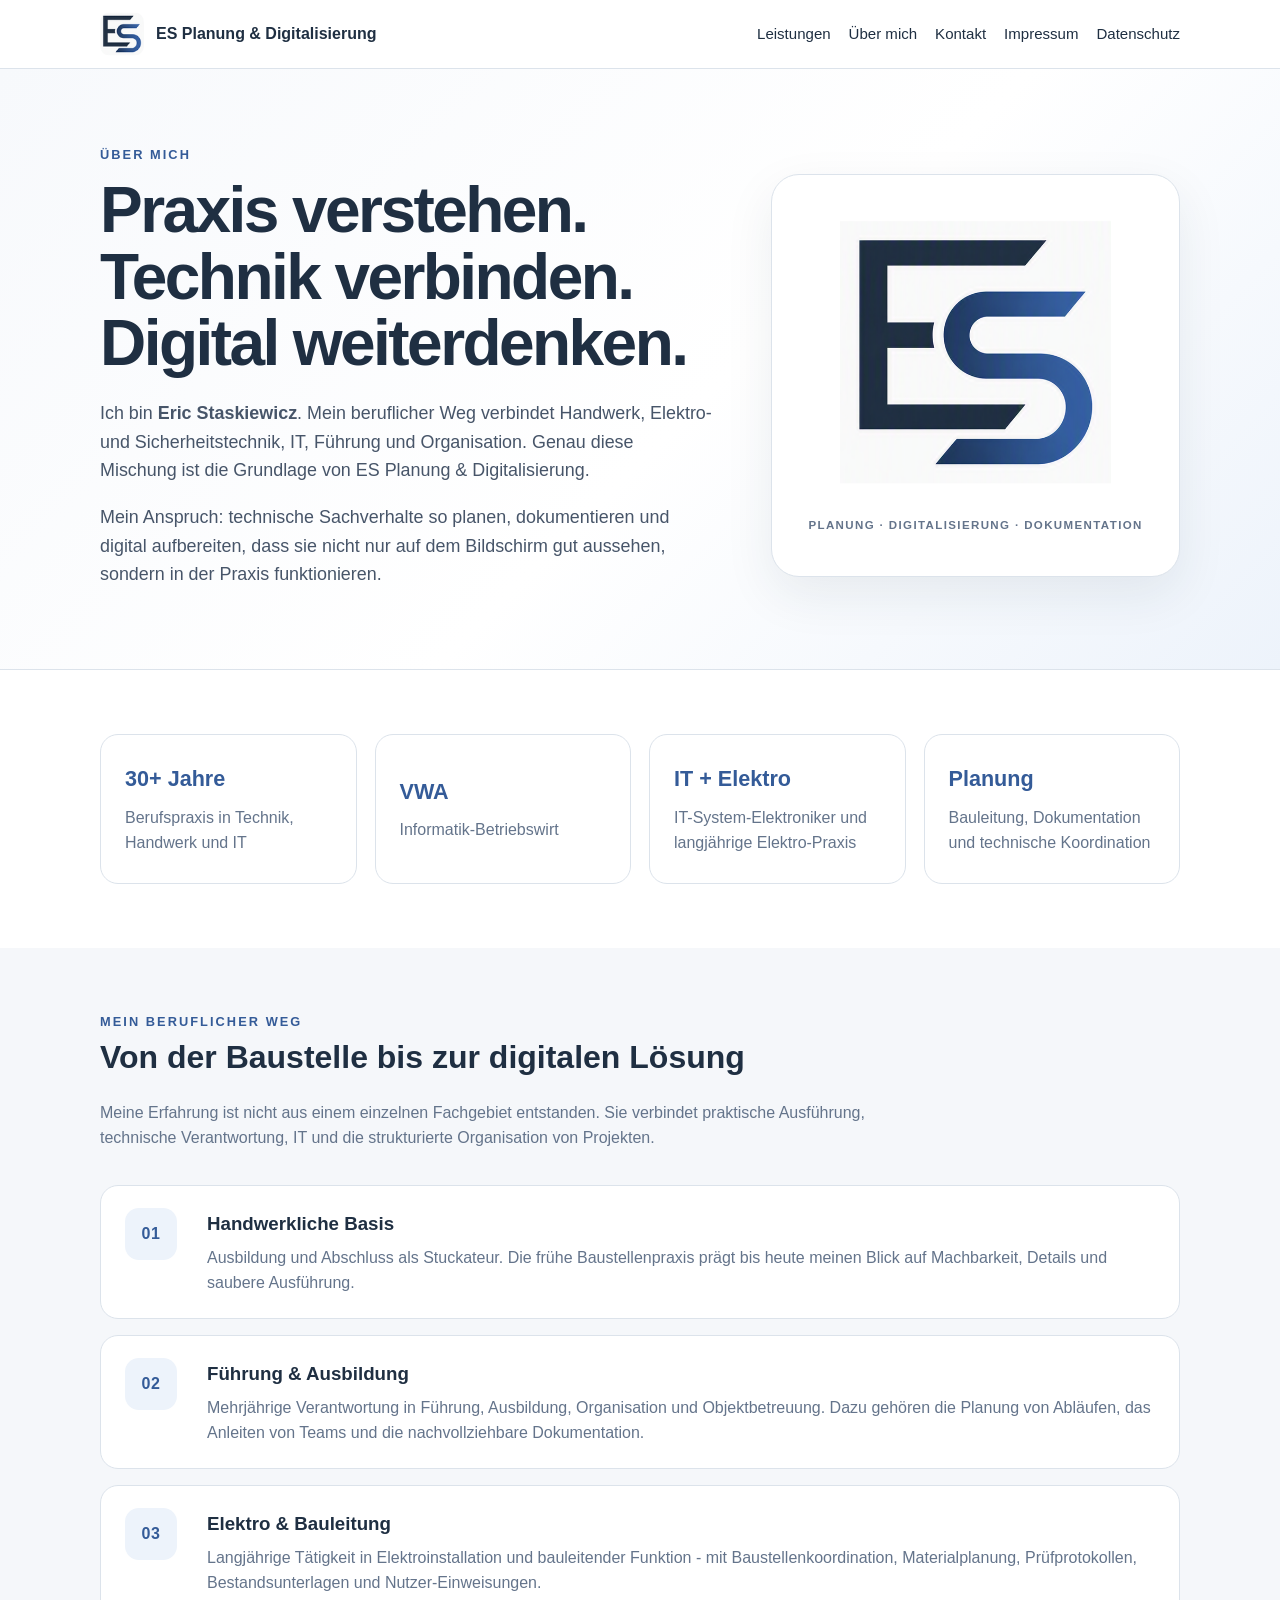
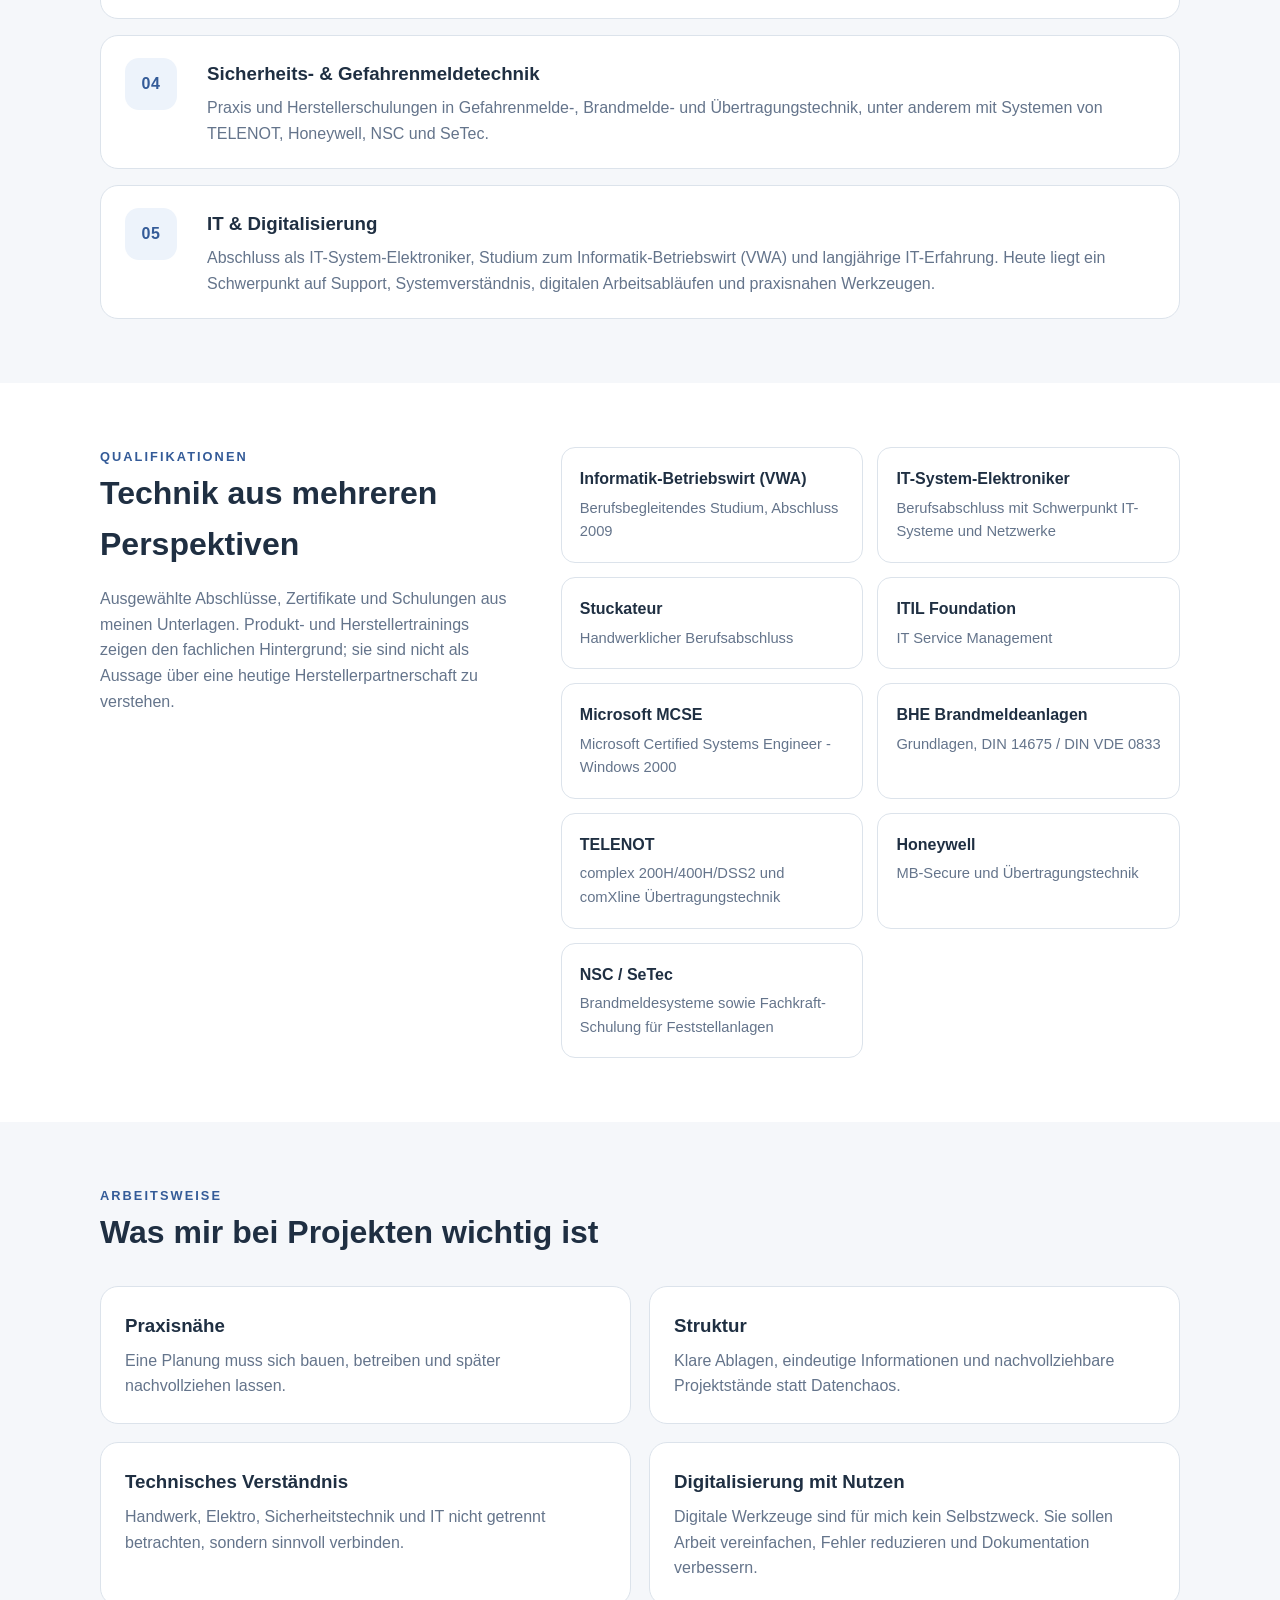
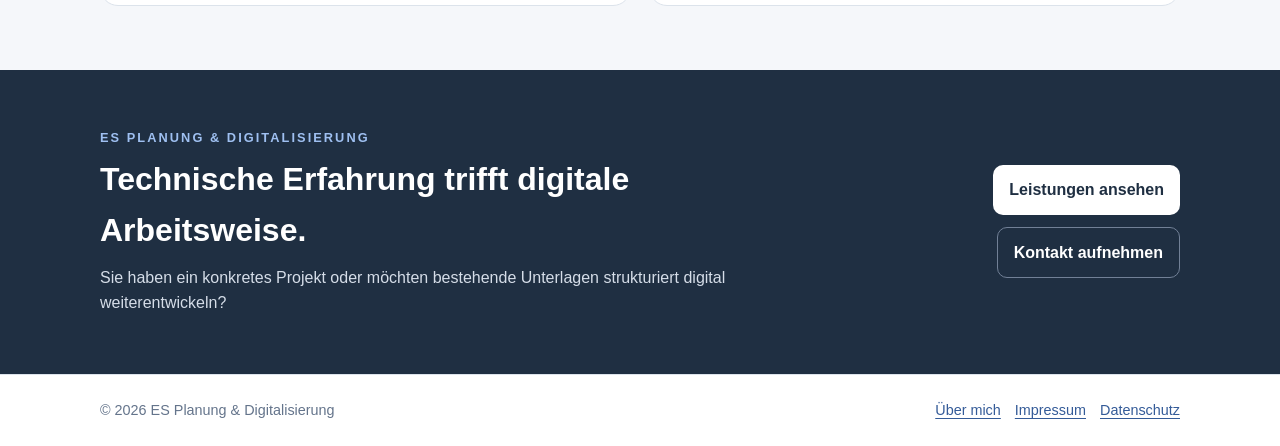
==== about.html @ 48c63667 "Add files via upload" ====
<!doctype html>
<html lang="de">
<head>
  <meta charset="utf-8">
  <meta name="viewport" content="width=device-width,initial-scale=1">
  <meta name="robots" content="noindex,nofollow">
  <link rel="icon" href="assets/favicon.ico">
  <link rel="stylesheet" href="styles.css">
  <title>Über mich | ES Planung &amp; Digitalisierung</title>
  <meta name="description" content="Eric Staskiewicz - beruflicher Hintergrund zwischen Handwerk, Elektro- und Sicherheitstechnik, IT, Planung und Digitalisierung.">
  <meta property="og:title" content="Über mich | ES Planung & Digitalisierung">
  <meta property="og:image" content="assets/social-preview-1200x630.png">
</head>
<body>
<header class="top">
  <div class="wrap nav">
    <a class="brand" href="index.html"><img src="assets/logo-mark-64.png" alt="ES Logo"><span>ES Planung &amp; Digitalisierung</span></a>
    <nav class="navlinks" aria-label="Hauptnavigation">
      <a href="index.html#leistungen">Leistungen</a>
      <a href="about.html" aria-current="page">Über mich</a>
      <a href="index.html#kontakt">Kontakt</a>
      <a href="impressum.html">Impressum</a>
      <a href="datenschutz.html">Datenschutz</a>
    </nav>
  </div>
</header>

<main>
  <section class="about-hero">
    <div class="wrap about-hero-grid">
      <div>
        <div class="kicker">Über mich</div>
        <h1>Praxis verstehen.<br>Technik verbinden.<br>Digital weiterdenken.</h1>
        <p class="about-intro">Ich bin <strong>Eric Staskiewicz</strong>. Mein beruflicher Weg verbindet Handwerk, Elektro- und Sicherheitstechnik, IT, Führung und Organisation. Genau diese Mischung ist die Grundlage von ES Planung &amp; Digitalisierung.</p>
        <p class="about-intro">Mein Anspruch: technische Sachverhalte so planen, dokumentieren und digital aufbereiten, dass sie nicht nur auf dem Bildschirm gut aussehen, sondern in der Praxis funktionieren.</p>
      </div>
      <aside class="about-mark" aria-label="ES Planung und Digitalisierung">
        <img src="assets/logo-mark-512.png" alt="ES Monogramm">
        <div class="about-mark-text">Planung · Digitalisierung · Dokumentation</div>
      </aside>
    </div>
  </section>

  <section class="section">
    <div class="wrap">
      <div class="facts-grid" aria-label="Berufliches Profil">
        <div class="fact"><strong>30+ Jahre</strong><span>Berufspraxis in Technik, Handwerk und IT</span></div>
        <div class="fact"><strong>VWA</strong><span>Informatik-Betriebswirt</span></div>
        <div class="fact"><strong>IT + Elektro</strong><span>IT-System-Elektroniker und langjährige Elektro-Praxis</span></div>
        <div class="fact"><strong>Planung</strong><span>Bauleitung, Dokumentation und technische Koordination</span></div>
      </div>
    </div>
  </section>

  <section class="section about-soft">
    <div class="wrap">
      <div class="kicker">Mein beruflicher Weg</div>
      <h2>Von der Baustelle bis zur digitalen Lösung</h2>
      <p class="lead">Meine Erfahrung ist nicht aus einem einzelnen Fachgebiet entstanden. Sie verbindet praktische Ausführung, technische Verantwortung, IT und die strukturierte Organisation von Projekten.</p>

      <div class="journey">
        <article class="journey-item">
          <div class="journey-icon">01</div>
          <div><h3>Handwerkliche Basis</h3><p>Ausbildung und Abschluss als Stuckateur. Die frühe Baustellenpraxis prägt bis heute meinen Blick auf Machbarkeit, Details und saubere Ausführung.</p></div>
        </article>
        <article class="journey-item">
          <div class="journey-icon">02</div>
          <div><h3>Führung &amp; Ausbildung</h3><p>Mehrjährige Verantwortung in Führung, Ausbildung, Organisation und Objektbetreuung. Dazu gehören die Planung von Abläufen, das Anleiten von Teams und die nachvollziehbare Dokumentation.</p></div>
        </article>
        <article class="journey-item">
          <div class="journey-icon">03</div>
          <div><h3>Elektro &amp; Bauleitung</h3><p>Langjährige Tätigkeit in Elektroinstallation und bauleitender Funktion - mit Baustellenkoordination, Materialplanung, Prüfprotokollen, Bestandsunterlagen und Nutzer-Einweisungen.</p></div>
        </article>
        <article class="journey-item">
          <div class="journey-icon">04</div>
          <div><h3>Sicherheits- &amp; Gefahrenmeldetechnik</h3><p>Praxis und Herstellerschulungen in Gefahrenmelde-, Brandmelde- und Übertragungstechnik, unter anderem mit Systemen von TELENOT, Honeywell, NSC und SeTec.</p></div>
        </article>
        <article class="journey-item">
          <div class="journey-icon">05</div>
          <div><h3>IT &amp; Digitalisierung</h3><p>Abschluss als IT-System-Elektroniker, Studium zum Informatik-Betriebswirt (VWA) und langjährige IT-Erfahrung. Heute liegt ein Schwerpunkt auf Support, Systemverständnis, digitalen Arbeitsabläufen und praxisnahen Werkzeugen.</p></div>
        </article>
      </div>
    </div>
  </section>

  <section class="section">
    <div class="wrap qualification-grid">
      <div>
        <div class="kicker">Qualifikationen</div>
        <h2>Technik aus mehreren Perspektiven</h2>
        <p class="lead">Ausgewählte Abschlüsse, Zertifikate und Schulungen aus meinen Unterlagen. Produkt- und Herstellertrainings zeigen den fachlichen Hintergrund; sie sind nicht als Aussage über eine heutige Herstellerpartnerschaft zu verstehen.</p>
      </div>
      <div class="qualification-list">
        <div class="qualification"><strong>Informatik-Betriebswirt (VWA)</strong><span>Berufsbegleitendes Studium, Abschluss 2009</span></div>
        <div class="qualification"><strong>IT-System-Elektroniker</strong><span>Berufsabschluss mit Schwerpunkt IT-Systeme und Netzwerke</span></div>
        <div class="qualification"><strong>Stuckateur</strong><span>Handwerklicher Berufsabschluss</span></div>
        <div class="qualification"><strong>ITIL Foundation</strong><span>IT Service Management</span></div>
        <div class="qualification"><strong>Microsoft MCSE</strong><span>Microsoft Certified Systems Engineer - Windows 2000</span></div>
        <div class="qualification"><strong>BHE Brandmeldeanlagen</strong><span>Grundlagen, DIN 14675 / DIN VDE 0833</span></div>
        <div class="qualification"><strong>TELENOT</strong><span>complex 200H/400H/DSS2 und comXline Übertragungstechnik</span></div>
        <div class="qualification"><strong>Honeywell</strong><span>MB-Secure und Übertragungstechnik</span></div>
        <div class="qualification"><strong>NSC / SeTec</strong><span>Brandmeldesysteme sowie Fachkraft-Schulung für Feststellanlagen</span></div>
      </div>
    </div>
  </section>

  <section class="section about-soft">
    <div class="wrap">
      <div class="kicker">Arbeitsweise</div>
      <h2>Was mir bei Projekten wichtig ist</h2>
      <div class="values-grid">
        <article class="value-card"><h3>Praxisnähe</h3><p>Eine Planung muss sich bauen, betreiben und später nachvollziehen lassen.</p></article>
        <article class="value-card"><h3>Struktur</h3><p>Klare Ablagen, eindeutige Informationen und nachvollziehbare Projektstände statt Datenchaos.</p></article>
        <article class="value-card"><h3>Technisches Verständnis</h3><p>Handwerk, Elektro, Sicherheitstechnik und IT nicht getrennt betrachten, sondern sinnvoll verbinden.</p></article>
        <article class="value-card"><h3>Digitalisierung mit Nutzen</h3><p>Digitale Werkzeuge sind für mich kein Selbstzweck. Sie sollen Arbeit vereinfachen, Fehler reduzieren und Dokumentation verbessern.</p></article>
      </div>
    </div>
  </section>

  <section class="about-cta">
    <div class="wrap about-cta-inner">
      <div><div class="kicker" style="color:#9fc0f1">ES Planung &amp; Digitalisierung</div><h2>Technische Erfahrung trifft digitale Arbeitsweise.</h2><p>Sie haben ein konkretes Projekt oder möchten bestehende Unterlagen strukturiert digital weiterentwickeln?</p></div>
      <div class="cta-actions"><a class="button button-light" href="index.html#leistungen">Leistungen ansehen</a><a class="button button-outline" href="mailto:info@es-planung-digitalisierung.de">Kontakt aufnehmen</a></div>
    </div>
  </section>
</main>

<footer class="footer">
  <div class="wrap footer-row"><div>© 2026 ES Planung &amp; Digitalisierung</div><div class="footer-links"><a href="about.html">Über mich</a><a href="impressum.html">Impressum</a><a href="datenschutz.html">Datenschutz</a></div></div>
</footer>
</body>
</html>
---- styles.css ----
:root{--ink:#1f2f42;--blue:#345b98;--accent:#3e73be;--muted:#64748b;--line:#dce3eb;--soft:#f5f7fa;--white:#fff;}
*{box-sizing:border-box}html{scroll-behavior:smooth}body{margin:0;font-family:Arial,Helvetica,sans-serif;color:var(--ink);background:#fff;line-height:1.6}a{color:var(--blue);text-decoration-thickness:1px;text-underline-offset:3px}img{max-width:100%;height:auto}.wrap{width:calc(100% - 40px);max-width:1080px;margin:auto}.top{border-bottom:1px solid var(--line);background:rgba(255,255,255,.96);position:sticky;top:0;z-index:20}.nav{display:flex;align-items:center;justify-content:space-between;gap:24px;padding:12px 0}.brand{display:flex;align-items:center;gap:12px;text-decoration:none;color:var(--ink);font-weight:700}.brand img{width:44px;height:44px;border-radius:10px}.navlinks{display:flex;gap:18px;flex-wrap:wrap}.navlinks a{text-decoration:none;color:var(--ink);font-size:.94rem}.hero{padding:72px 0 54px;background:linear-gradient(180deg,#fff 0%,#f7f9fc 100%)}.hero-grid{display:grid;grid-template-columns:1.05fr .95fr;gap:48px;align-items:center}.kicker{text-transform:uppercase;letter-spacing:.16em;color:var(--blue);font-weight:700;font-size:.8rem}.hero h1{font-size:clamp(2.25rem,5vw,4.7rem);line-height:1.03;margin:.18em 0 .35em;letter-spacing:-.035em}.hero p{font-size:1.16rem;color:#475569;max-width:720px}.hero-logo{background:#fff;border:1px solid var(--line);border-radius:24px;padding:34px;box-shadow:0 18px 50px rgba(31,47,66,.07)}.badges{display:flex;gap:10px;flex-wrap:wrap;margin-top:24px}.badge{border:1px solid var(--line);background:#fff;border-radius:999px;padding:8px 12px;font-size:.9rem}.section{padding:64px 0}.section h2{font-size:2rem;margin:0 0 10px}.lead{color:#64748b;max-width:780px}.cards{display:grid;grid-template-columns:repeat(3,1fr);gap:20px;margin-top:30px}.card{border:1px solid var(--line);border-radius:18px;padding:26px;background:#fff}.card h3{margin:0 0 8px}.card p{margin:0;color:#64748b}.note{background:var(--soft);border-left:4px solid var(--accent);padding:18px 20px;border-radius:12px;margin-top:26px}.contact{background:#1f2f42;color:#fff}.contact a{color:#d7e5ff}.contact .lead{color:#d5dde8}.contact-grid{display:grid;grid-template-columns:1fr 1fr;gap:30px}.legal{padding:48px 0}.legal h1{font-size:2.3rem}.legal h2{margin-top:34px}.legal p,.legal li{color:#475569}.placeholder{background:#fff5d9;border:1px solid #f0cc75;padding:12px 14px;border-radius:10px}.footer{border-top:1px solid var(--line);padding:24px 0;color:#64748b;font-size:.9rem}.footer-row{display:flex;justify-content:space-between;gap:20px;flex-wrap:wrap}.footer-links{display:flex;gap:14px;flex-wrap:wrap}.build{font-size:.82rem;color:#7c8798}@media(max-width:800px){.hero-grid,.contact-grid{grid-template-columns:1fr}.hero{padding-top:48px}.cards{grid-template-columns:1fr}.nav{align-items:flex-start}.navlinks{justify-content:flex-end}.hero-logo{order:-1;max-width:520px}}@media(max-width:540px){.wrap{width:calc(100% - 24px);max-width:1080px}.navlinks{display:none}.hero h1{font-size:2.55rem}.section{padding:46px 0}}

/* About me */
.about-hero{padding:76px 0 62px;background:linear-gradient(135deg,#f7f9fc 0%,#fff 55%,#edf3fb 100%);border-bottom:1px solid var(--line)}
.about-hero-grid{display:grid;grid-template-columns:1.2fr .8fr;gap:58px;align-items:center}
.about-hero h1{font-size:clamp(2.35rem,5vw,4.6rem);line-height:1.04;margin:.18em 0 .35em;letter-spacing:-.04em}
.about-intro{font-size:1.12rem;color:#475569;max-width:760px}
.about-mark{background:#fff;border:1px solid var(--line);border-radius:28px;padding:42px 34px;text-align:center;box-shadow:0 18px 50px rgba(31,47,66,.08)}
.about-mark img{width:80%;max-width:300px}
.about-mark-text{margin-top:20px;text-transform:uppercase;letter-spacing:.12em;font-size:.72rem;color:var(--muted);font-weight:700}
.facts-grid{display:grid;grid-template-columns:repeat(4,1fr);gap:18px}
.fact{border:1px solid var(--line);border-radius:18px;padding:24px;background:#fff;min-height:150px;display:flex;flex-direction:column;justify-content:center}
.fact strong{font-size:1.35rem;color:var(--blue);margin-bottom:8px}.fact span{color:var(--muted)}
.about-soft{background:var(--soft)}
.journey{margin-top:34px;display:grid;gap:16px}
.journey-item{display:grid;grid-template-columns:62px 1fr;gap:20px;align-items:start;background:#fff;border:1px solid var(--line);border-radius:18px;padding:22px 24px}
.journey-icon{width:52px;height:52px;border-radius:14px;background:#edf3fb;color:var(--blue);display:grid;place-items:center;font-weight:800;letter-spacing:.04em}
.journey-item h3{margin:1px 0 6px}.journey-item p{margin:0;color:var(--muted)}
.qualification-grid{display:grid;grid-template-columns:.8fr 1.2fr;gap:48px;align-items:start}
.qualification-list{display:grid;grid-template-columns:1fr 1fr;gap:14px}
.qualification{border:1px solid var(--line);border-radius:14px;padding:18px;background:#fff;display:flex;flex-direction:column;gap:5px}
.qualification strong{color:var(--ink)}.qualification span{font-size:.92rem;color:var(--muted)}
.values-grid{display:grid;grid-template-columns:repeat(2,1fr);gap:18px;margin-top:28px}
.value-card{background:#fff;border:1px solid var(--line);border-radius:18px;padding:24px}.value-card h3{margin:0 0 7px}.value-card p{margin:0;color:var(--muted)}
.about-cta{background:var(--ink);color:#fff;padding:58px 0}
.about-cta-inner{display:grid;grid-template-columns:1.3fr .7fr;gap:32px;align-items:center}.about-cta h2{font-size:2rem;margin:6px 0 8px}.about-cta p{color:#d5dde8;margin:0}
.cta-actions{display:flex;gap:12px;justify-content:flex-end;flex-wrap:wrap}.button{display:inline-block;padding:12px 16px;border-radius:10px;text-decoration:none;font-weight:700}.button-light{background:#fff;color:var(--ink)}.button-outline{border:1px solid #718096;color:#fff}
@media(max-width:900px){.about-hero-grid,.qualification-grid,.about-cta-inner{grid-template-columns:1fr}.facts-grid{grid-template-columns:1fr 1fr}.cta-actions{justify-content:flex-start}.about-mark{max-width:540px}}
@media(max-width:620px){.facts-grid,.qualification-list,.values-grid{grid-template-columns:1fr}.journey-item{grid-template-columns:50px 1fr;padding:18px}.journey-icon{width:44px;height:44px}.about-hero{padding-top:48px}.about-mark{padding:28px 20px}}
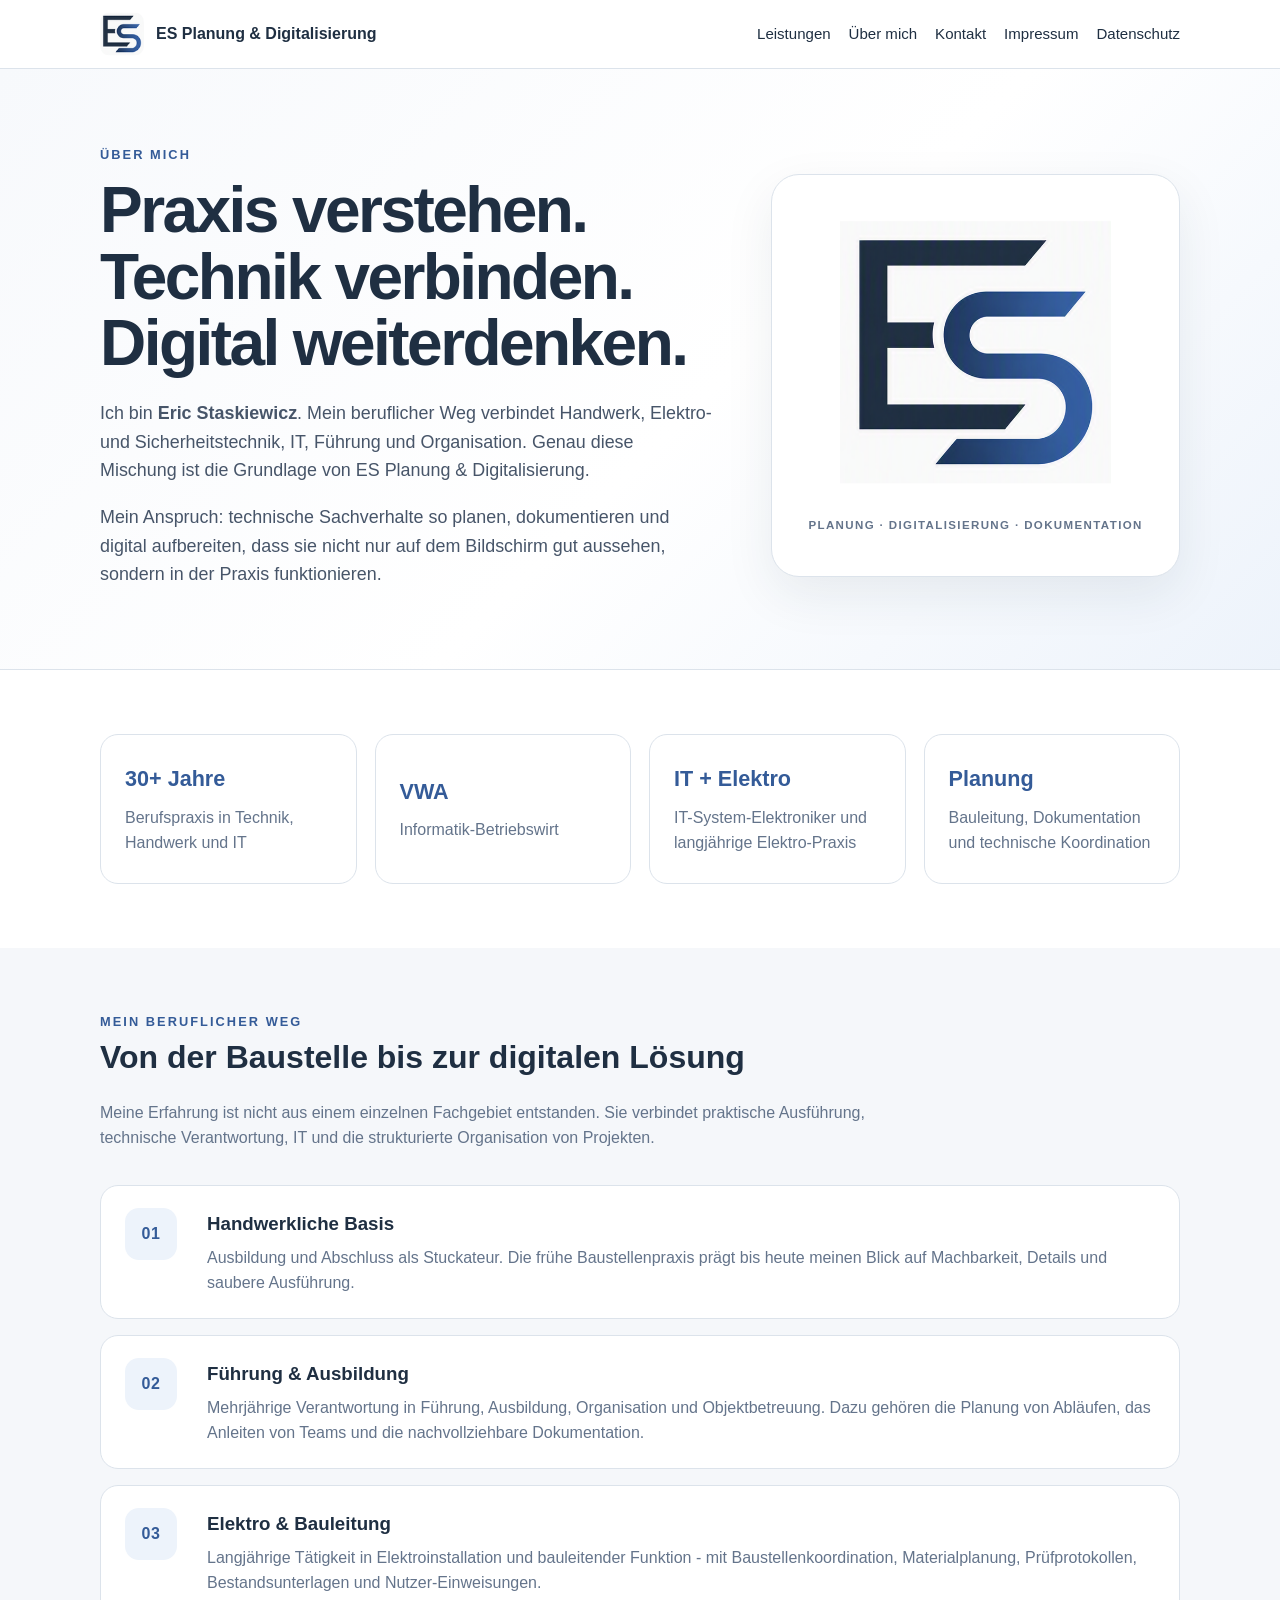
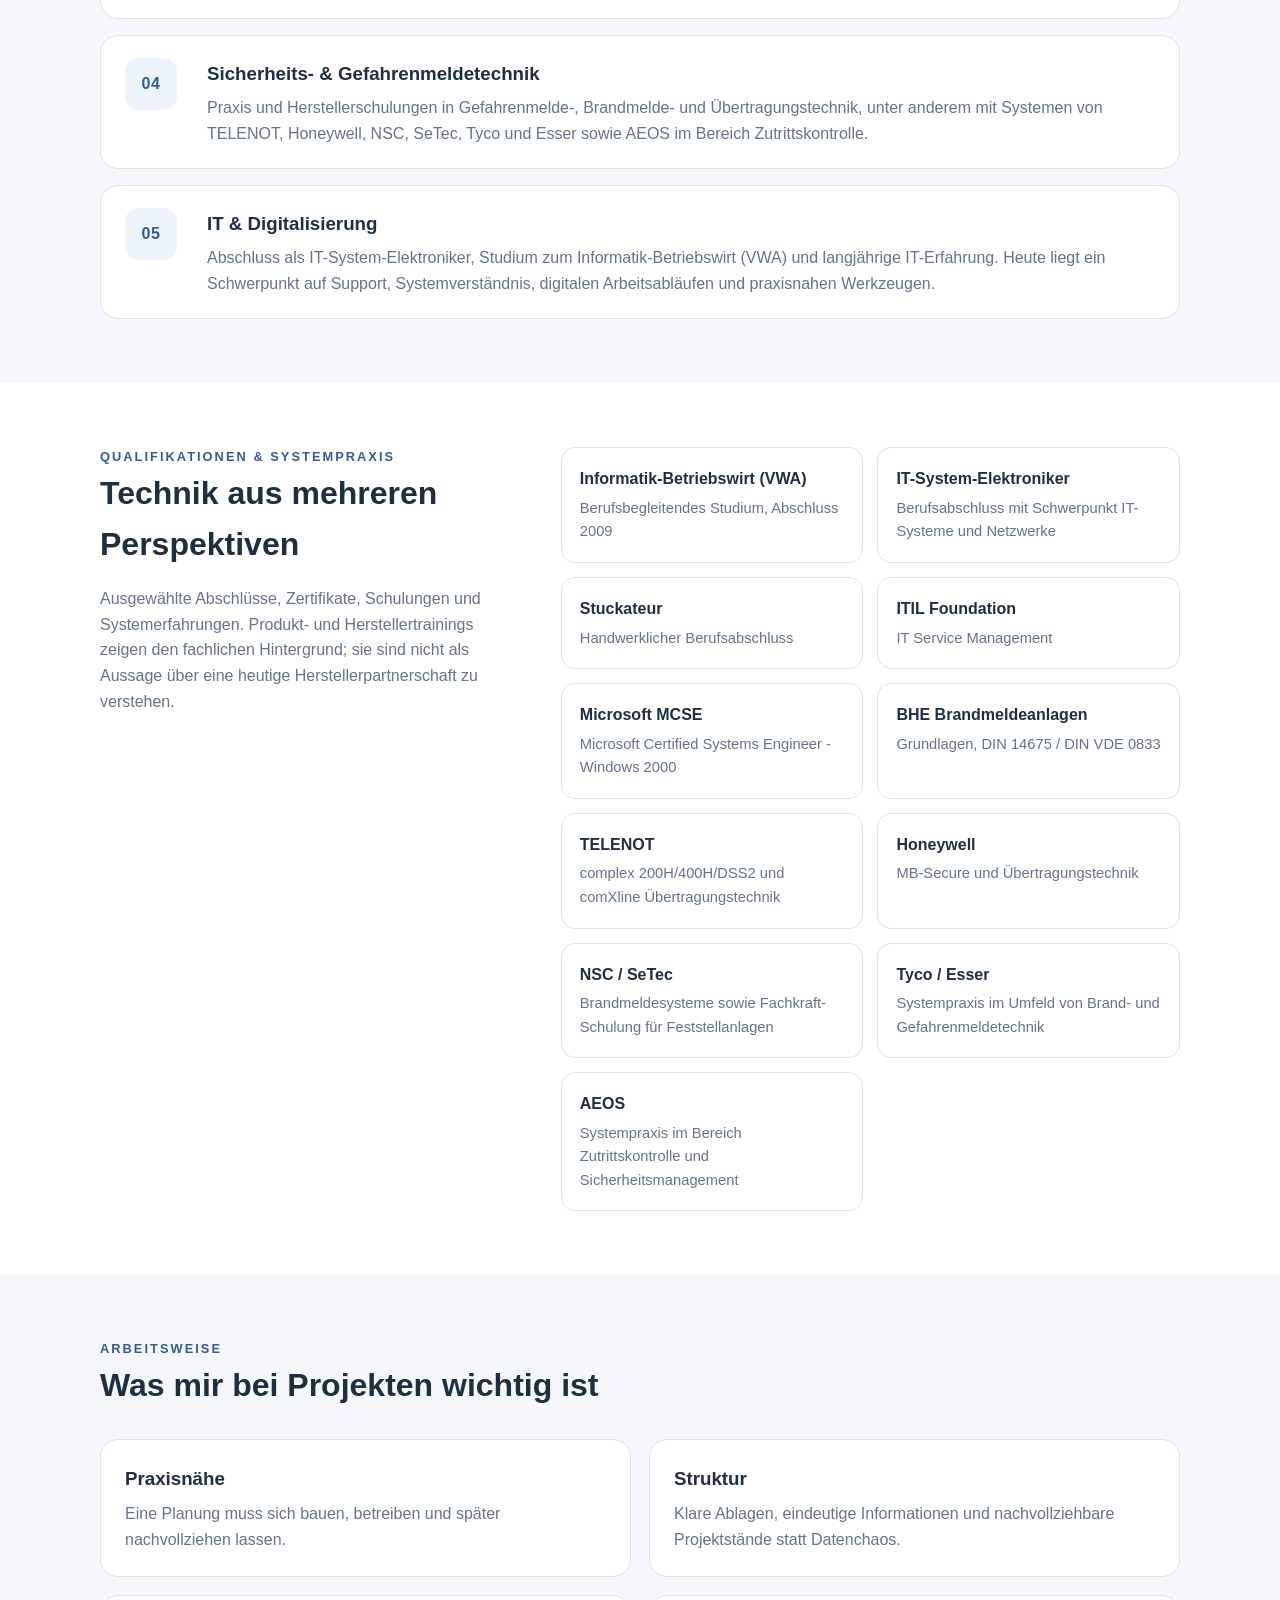
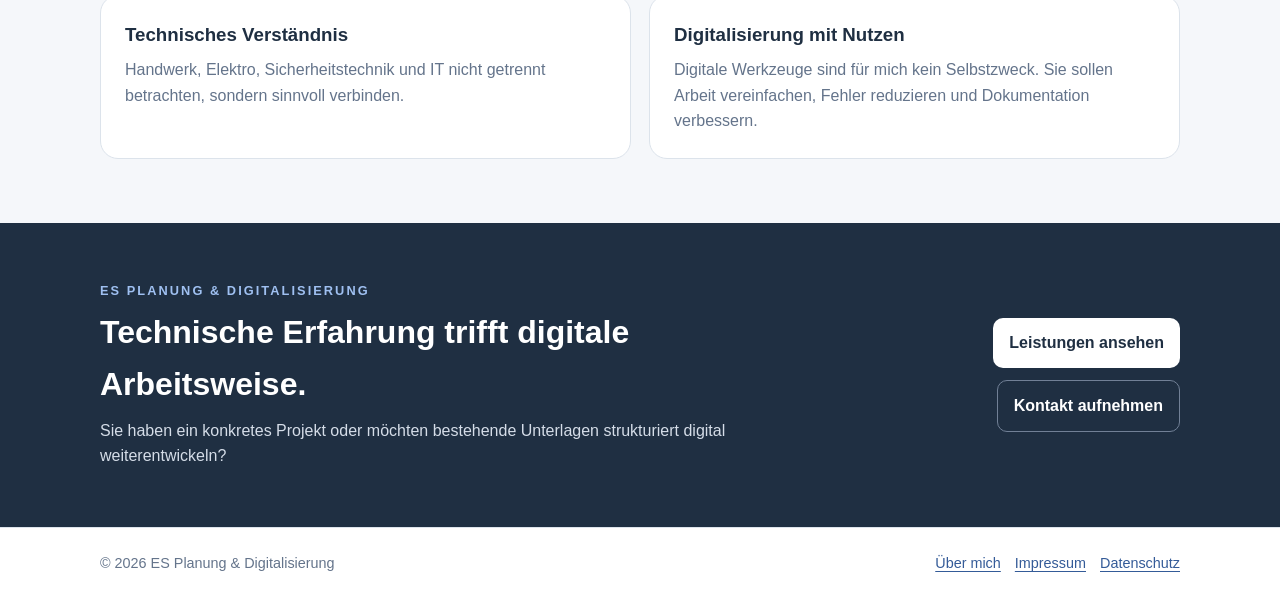
==== commit e44fa6dd: "Add files via upload" ====
--- a/about.html
+++ b/about.html
@@ -73,7 +73,7 @@
         </article>
         <article class="journey-item">
           <div class="journey-icon">04</div>
-          <div><h3>Sicherheits- &amp; Gefahrenmeldetechnik</h3><p>Praxis und Herstellerschulungen in Gefahrenmelde-, Brandmelde- und Übertragungstechnik, unter anderem mit Systemen von TELENOT, Honeywell, NSC und SeTec.</p></div>
+          <div><h3>Sicherheits- &amp; Gefahrenmeldetechnik</h3><p>Praxis und Herstellerschulungen in Gefahrenmelde-, Brandmelde- und Übertragungstechnik, unter anderem mit Systemen von TELENOT, Honeywell, NSC, SeTec, Tyco und Esser sowie AEOS im Bereich Zutrittskontrolle.</p></div>
         </article>
         <article class="journey-item">
           <div class="journey-icon">05</div>
@@ -86,9 +86,9 @@
   <section class="section">
     <div class="wrap qualification-grid">
       <div>
-        <div class="kicker">Qualifikationen</div>
+        <div class="kicker">Qualifikationen &amp; Systempraxis</div>
         <h2>Technik aus mehreren Perspektiven</h2>
-        <p class="lead">Ausgewählte Abschlüsse, Zertifikate und Schulungen aus meinen Unterlagen. Produkt- und Herstellertrainings zeigen den fachlichen Hintergrund; sie sind nicht als Aussage über eine heutige Herstellerpartnerschaft zu verstehen.</p>
+        <p class="lead">Ausgewählte Abschlüsse, Zertifikate, Schulungen und Systemerfahrungen. Produkt- und Herstellertrainings zeigen den fachlichen Hintergrund; sie sind nicht als Aussage über eine heutige Herstellerpartnerschaft zu verstehen.</p>
       </div>
       <div class="qualification-list">
         <div class="qualification"><strong>Informatik-Betriebswirt (VWA)</strong><span>Berufsbegleitendes Studium, Abschluss 2009</span></div>
@@ -100,6 +100,8 @@
         <div class="qualification"><strong>TELENOT</strong><span>complex 200H/400H/DSS2 und comXline Übertragungstechnik</span></div>
         <div class="qualification"><strong>Honeywell</strong><span>MB-Secure und Übertragungstechnik</span></div>
         <div class="qualification"><strong>NSC / SeTec</strong><span>Brandmeldesysteme sowie Fachkraft-Schulung für Feststellanlagen</span></div>
+        <div class="qualification"><strong>Tyco / Esser</strong><span>Systempraxis im Umfeld von Brand- und Gefahrenmeldetechnik</span></div>
+        <div class="qualification"><strong>AEOS</strong><span>Systempraxis im Bereich Zutrittskontrolle und Sicherheitsmanagement</span></div>
       </div>
     </div>
   </section>
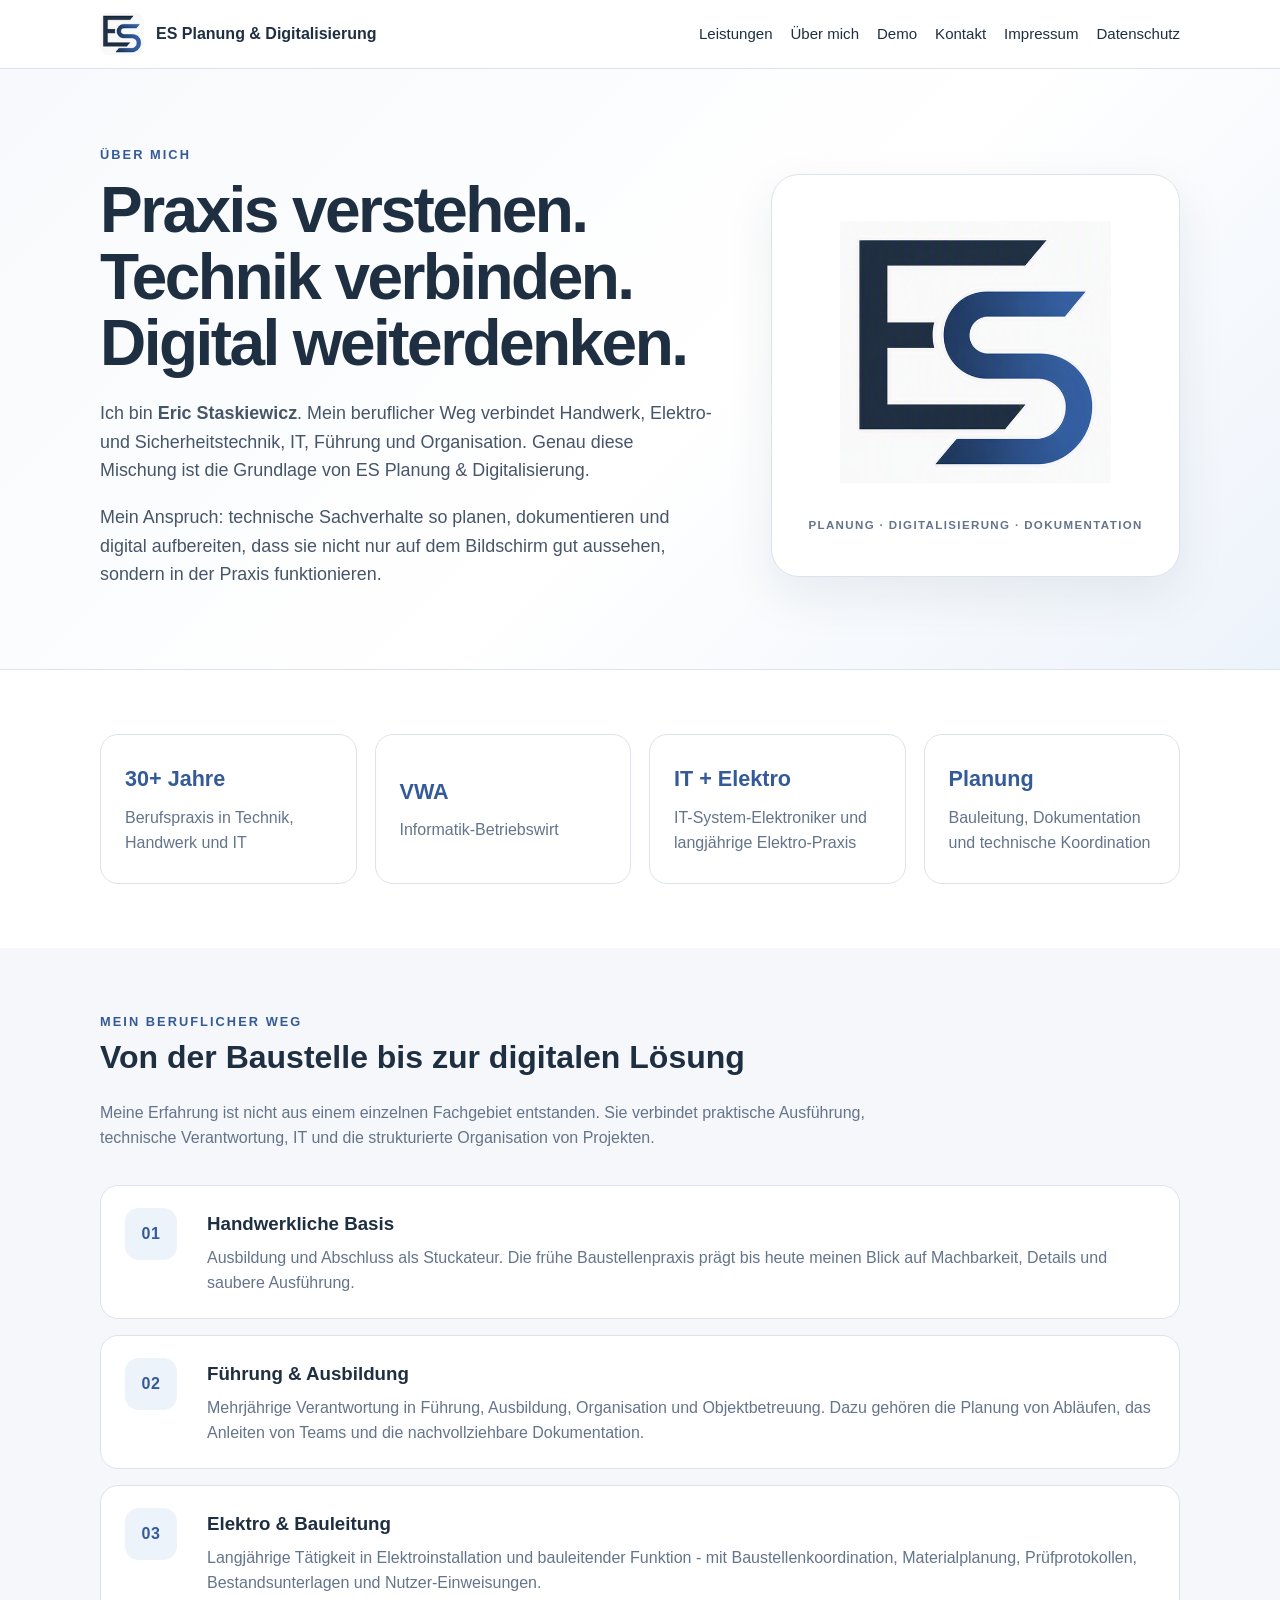
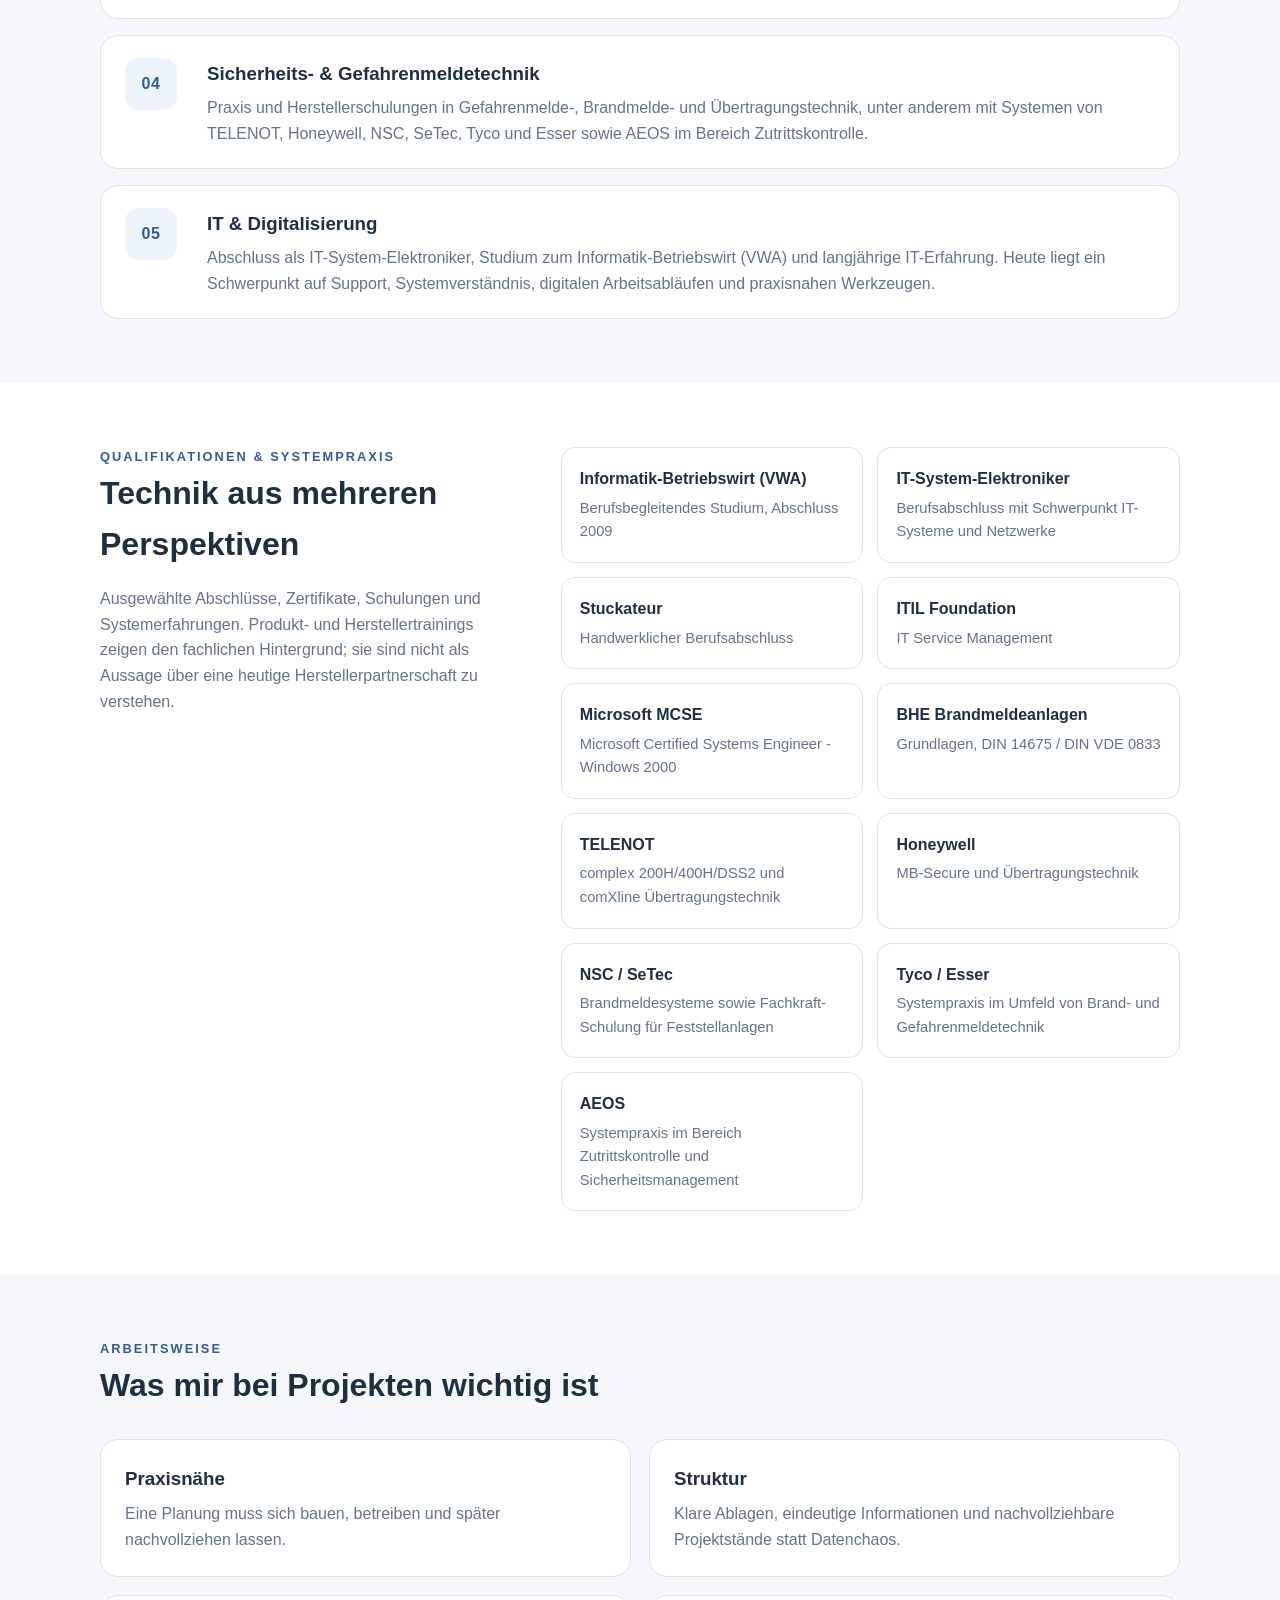
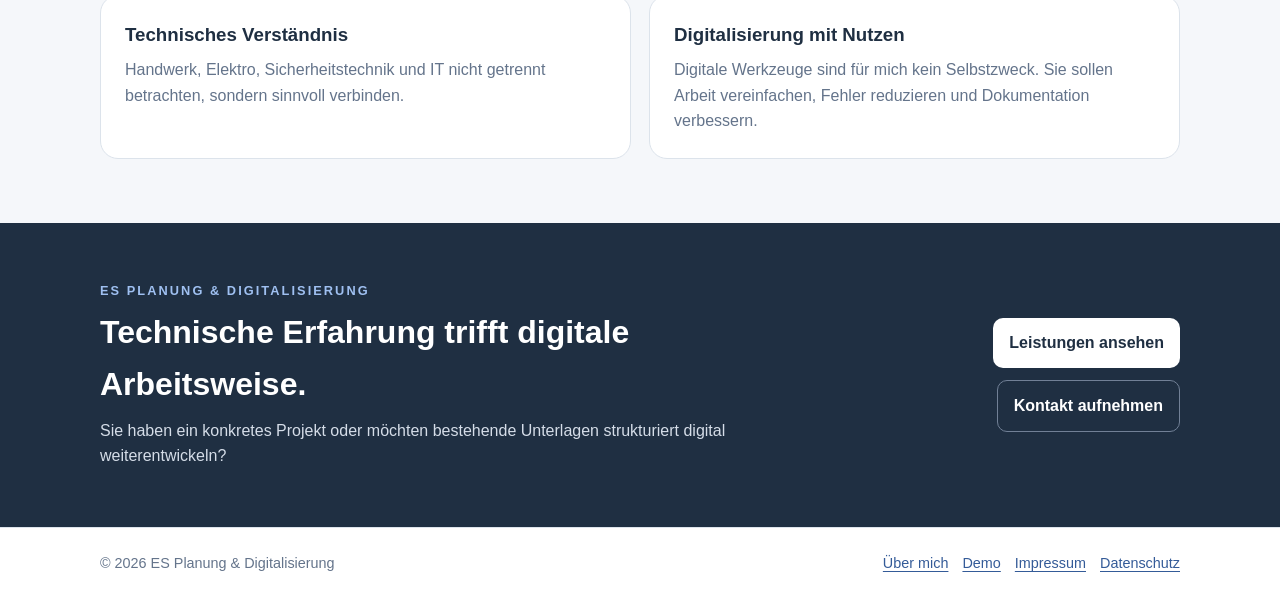
==== commit d93d91d4: "Add files via upload" ====
--- a/about.html
+++ b/about.html
@@ -18,6 +18,7 @@
     <nav class="navlinks" aria-label="Hauptnavigation">
       <a href="index.html#leistungen">Leistungen</a>
       <a href="about.html" aria-current="page">Über mich</a>
+      <a href="demo.html">Demo</a>
       <a href="index.html#kontakt">Kontakt</a>
       <a href="impressum.html">Impressum</a>
       <a href="datenschutz.html">Datenschutz</a>
@@ -128,7 +129,7 @@
 </main>
 
 <footer class="footer">
-  <div class="wrap footer-row"><div>© 2026 ES Planung &amp; Digitalisierung</div><div class="footer-links"><a href="about.html">Über mich</a><a href="impressum.html">Impressum</a><a href="datenschutz.html">Datenschutz</a></div></div>
+  <div class="wrap footer-row"><div>© 2026 ES Planung &amp; Digitalisierung</div><div class="footer-links"><a href="about.html">Über mich</a><a href="demo.html">Demo</a><a href="impressum.html">Impressum</a><a href="datenschutz.html">Datenschutz</a></div></div>
 </footer>
 </body>
 </html>
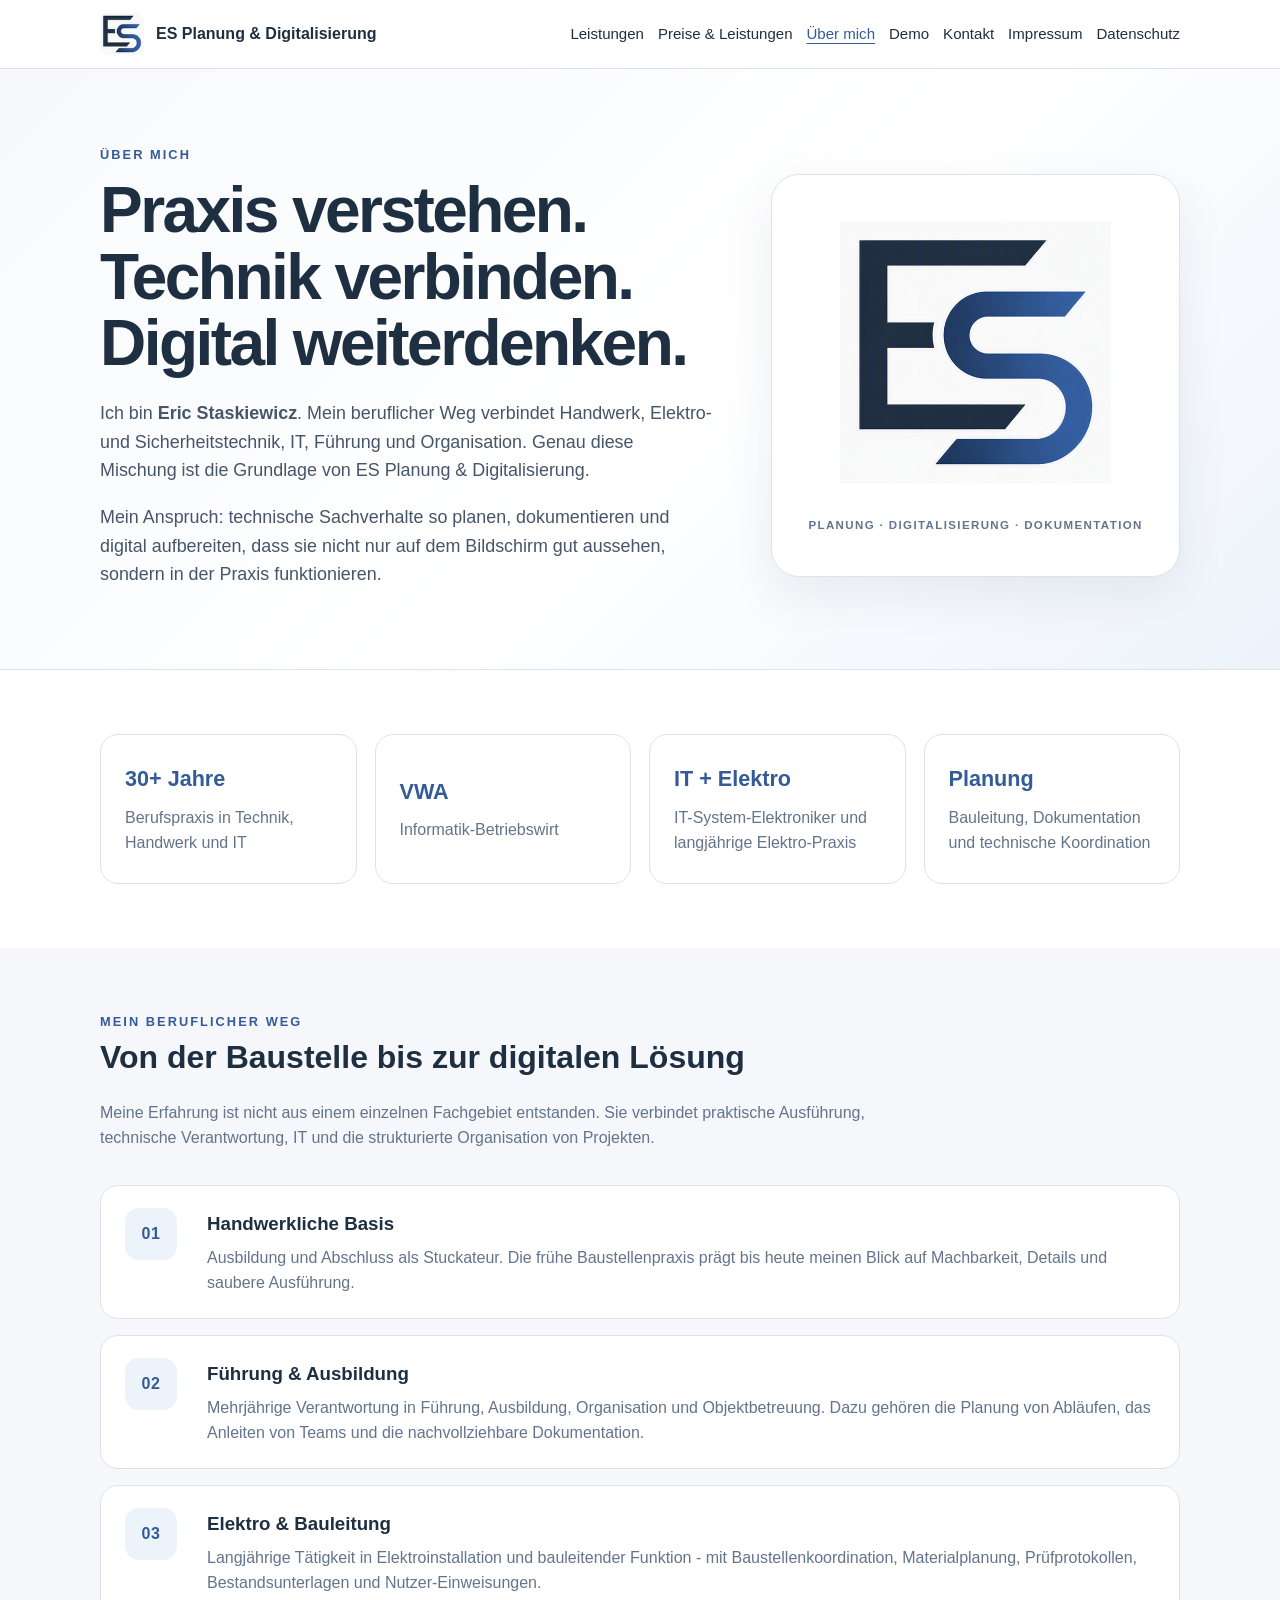
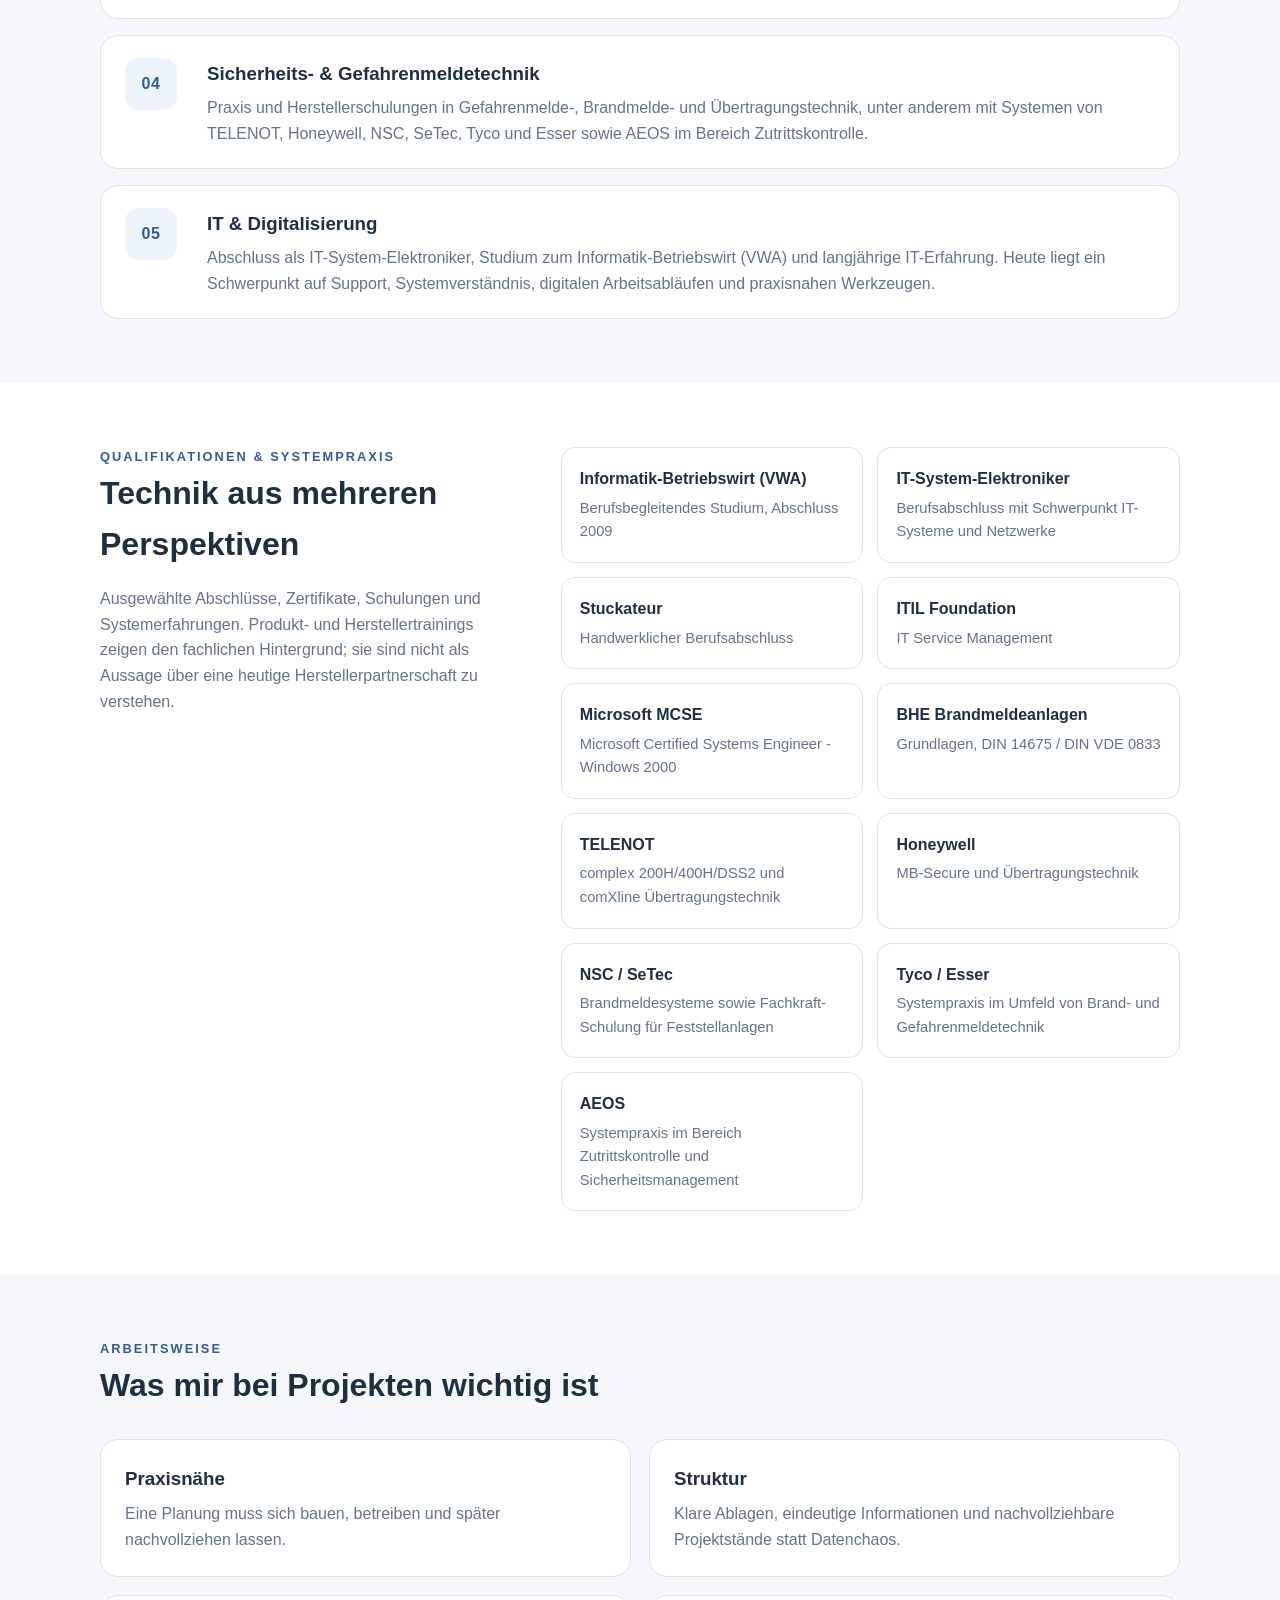
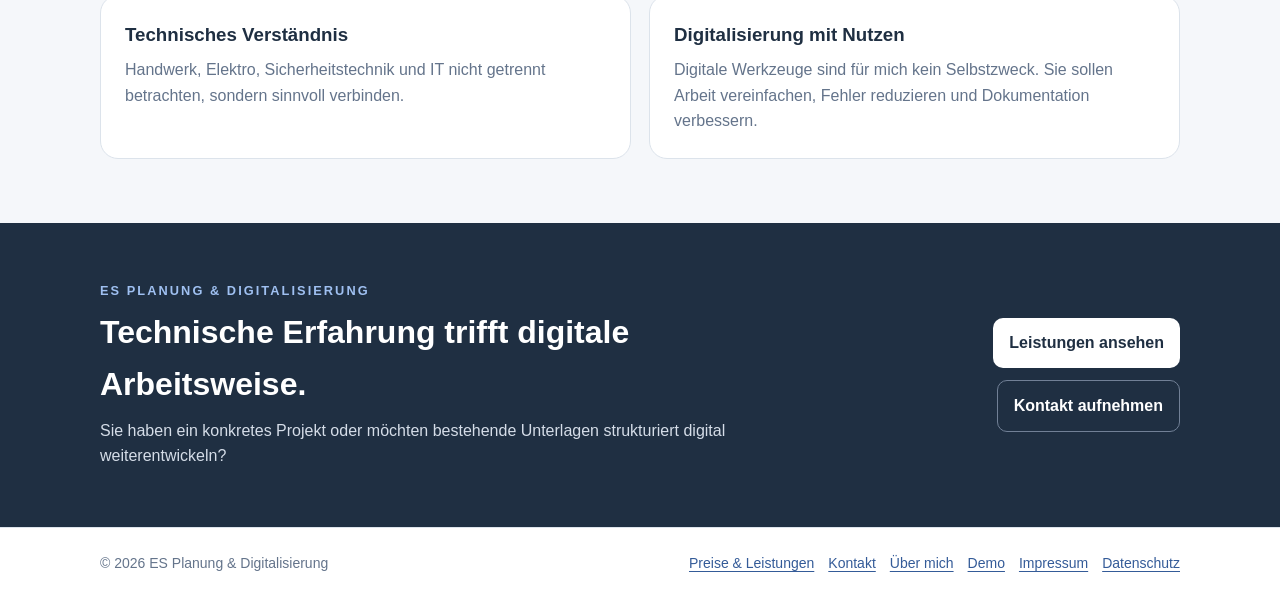
==== commit 5c370523: "Integrate approved pricing page and responsive navigation across all pages" ====
--- a/about.html
+++ b/about.html
@@ -10,13 +10,16 @@
   <meta name="description" content="Eric Staskiewicz - beruflicher Hintergrund zwischen Handwerk, Elektro- und Sicherheitstechnik, IT, Planung und Digitalisierung.">
   <meta property="og:title" content="Über mich | ES Planung & Digitalisierung">
   <meta property="og:image" content="assets/social-preview-1200x630.png">
+<link rel="stylesheet" href="navigation.css">
+<script src="navigation.js" defer></script>
 </head>
 <body>
-<header class="top">
+<header class="top site-header">
   <div class="wrap nav">
     <a class="brand" href="index.html"><img src="assets/logo-mark-64.png" alt="ES Logo"><span>ES Planung &amp; Digitalisierung</span></a>
-    <nav class="navlinks" aria-label="Hauptnavigation">
-      <a href="index.html#leistungen">Leistungen</a>
+    <button class="menu-toggle" type="button" aria-expanded="false" aria-controls="site-navigation">Menü</button>
+<nav class="navlinks" id="site-navigation" aria-label="Hauptnavigation">
+      <a href="index.html#leistungen">Leistungen</a><a href="preise.html">Preise &amp; Leistungen</a>
       <a href="about.html" aria-current="page">Über mich</a>
       <a href="demo.html">Demo</a>
       <a href="index.html#kontakt">Kontakt</a>
@@ -128,8 +131,8 @@
   </section>
 </main>
 
-<footer class="footer">
-  <div class="wrap footer-row"><div>© 2026 ES Planung &amp; Digitalisierung</div><div class="footer-links"><a href="about.html">Über mich</a><a href="demo.html">Demo</a><a href="impressum.html">Impressum</a><a href="datenschutz.html">Datenschutz</a></div></div>
+<footer class="footer site-footer">
+  <div class="wrap footer-row"><div>© 2026 ES Planung &amp; Digitalisierung</div><div class="footer-links"><a href="preise.html">Preise &amp; Leistungen</a><a href="index.html#kontakt">Kontakt</a><a href="about.html">Über mich</a><a href="demo.html">Demo</a><a href="impressum.html">Impressum</a><a href="datenschutz.html">Datenschutz</a></div></div>
 </footer>
 </body>
 </html>
--- a/navigation.css
+++ b/navigation.css
@@ -0,0 +1,44 @@
+/* Shared navigation, including the standalone 3D demo. */
+.site-header { position: sticky; top: 0; z-index: 100; background: #fff; border-bottom: 1px solid #dce3eb; color: #1f2f42; font: 16px/1.6 Arial, Helvetica, sans-serif; }
+.site-header .nav { width: calc(100% - 40px); max-width: 1080px; margin: auto; display: flex; align-items: center; justify-content: space-between; gap: 24px; padding: 12px 0; }
+.site-header .brand { display: flex; align-items: center; gap: 12px; min-width: 0; color: #1f2f42; font-weight: 700; text-decoration: none; }
+.site-header .brand img { width: 44px; height: 44px; border-radius: 10px; flex-shrink: 0; }
+.site-header .navlinks { display: flex; align-items: center; gap: 14px; flex-wrap: wrap; }
+.site-header .navlinks a { color: #1f2f42; text-decoration: none; font-size: .94rem; }
+.site-header .navlinks a:hover, .site-header .navlinks a[aria-current="page"] { color: #345b98; text-decoration: underline; text-underline-offset: 4px; }
+.site-header .menu-toggle { display: none; font: inherit; color: #1f2f42; background: #fff; border: 1px solid #dce3eb; border-radius: 10px; padding: 8px 12px; min-height: 44px; cursor: pointer; }
+.site-header a:focus-visible, .site-header button:focus-visible, .site-footer a:focus-visible { outline: 3px solid #3e73be; outline-offset: 3px; }
+.site-footer { background: #fff; color: #64748b; border-top: 1px solid #dce3eb; padding: 24px 0; font: 14px/1.6 Arial, Helvetica, sans-serif; }
+.site-footer .footer-row { width: calc(100% - 40px); max-width: 1080px; margin: auto; display: flex; justify-content: space-between; gap: 20px; flex-wrap: wrap; }
+.site-footer .footer-links { display: flex; gap: 14px; flex-wrap: wrap; }
+.site-footer a { color: #345b98; text-underline-offset: 3px; }
+html { scroll-padding-top: 110px; }
+body:not(.site-demo) main { overflow-wrap: anywhere; }
+@media (max-width: 1100px) {
+  .site-header .nav { flex-wrap: wrap; gap: 10px; }
+  .site-header .brand { flex: 1; }
+  .site-header .menu-toggle { display: block; }
+  .site-header .navlinks { display: none; width: 100%; flex-direction: column; align-items: stretch; gap: 0; max-height: 65vh; overflow-y: auto; }
+  .site-header .navlinks.is-open { display: flex; }
+  .site-header .navlinks a { padding: 10px 12px; min-height: 44px; }
+}
+@media (max-width: 540px) {
+  .site-header .nav, .site-footer .footer-row { width: calc(100% - 24px); }
+  .site-header .brand { font-size: .85rem; gap: 8px; }
+}
+/* The demo retains its own canvas, toolbar and panel styles. */
+.site-demo .site-header { position: fixed; left: 0; right: 0; }
+.site-demo .site-footer { position: fixed; bottom: 0; left: 0; right: 0; z-index: 30; padding: 8px 0; }
+.site-demo #top { top: 86px; }
+.site-demo #side { top: 86px; bottom: 94px; }
+.site-demo #legend { bottom: 100px; }
+.site-demo #walkHud { bottom: 100px; }
+@media (max-width: 850px) {
+  .site-demo #top { right: 12px; }
+  .site-demo #side { top: 190px; width: min(280px, calc(100vw - 24px)); bottom: 130px; }
+  .site-demo #legend { display: none; }
+  .site-demo #walkHud { bottom: 130px; }
+  .site-demo .site-footer .footer-row { gap: 4px; }
+  .site-demo .site-footer .footer-links { gap: 4px 12px; }
+}
+@media (prefers-reduced-motion: reduce) { html { scroll-behavior: auto; } }
